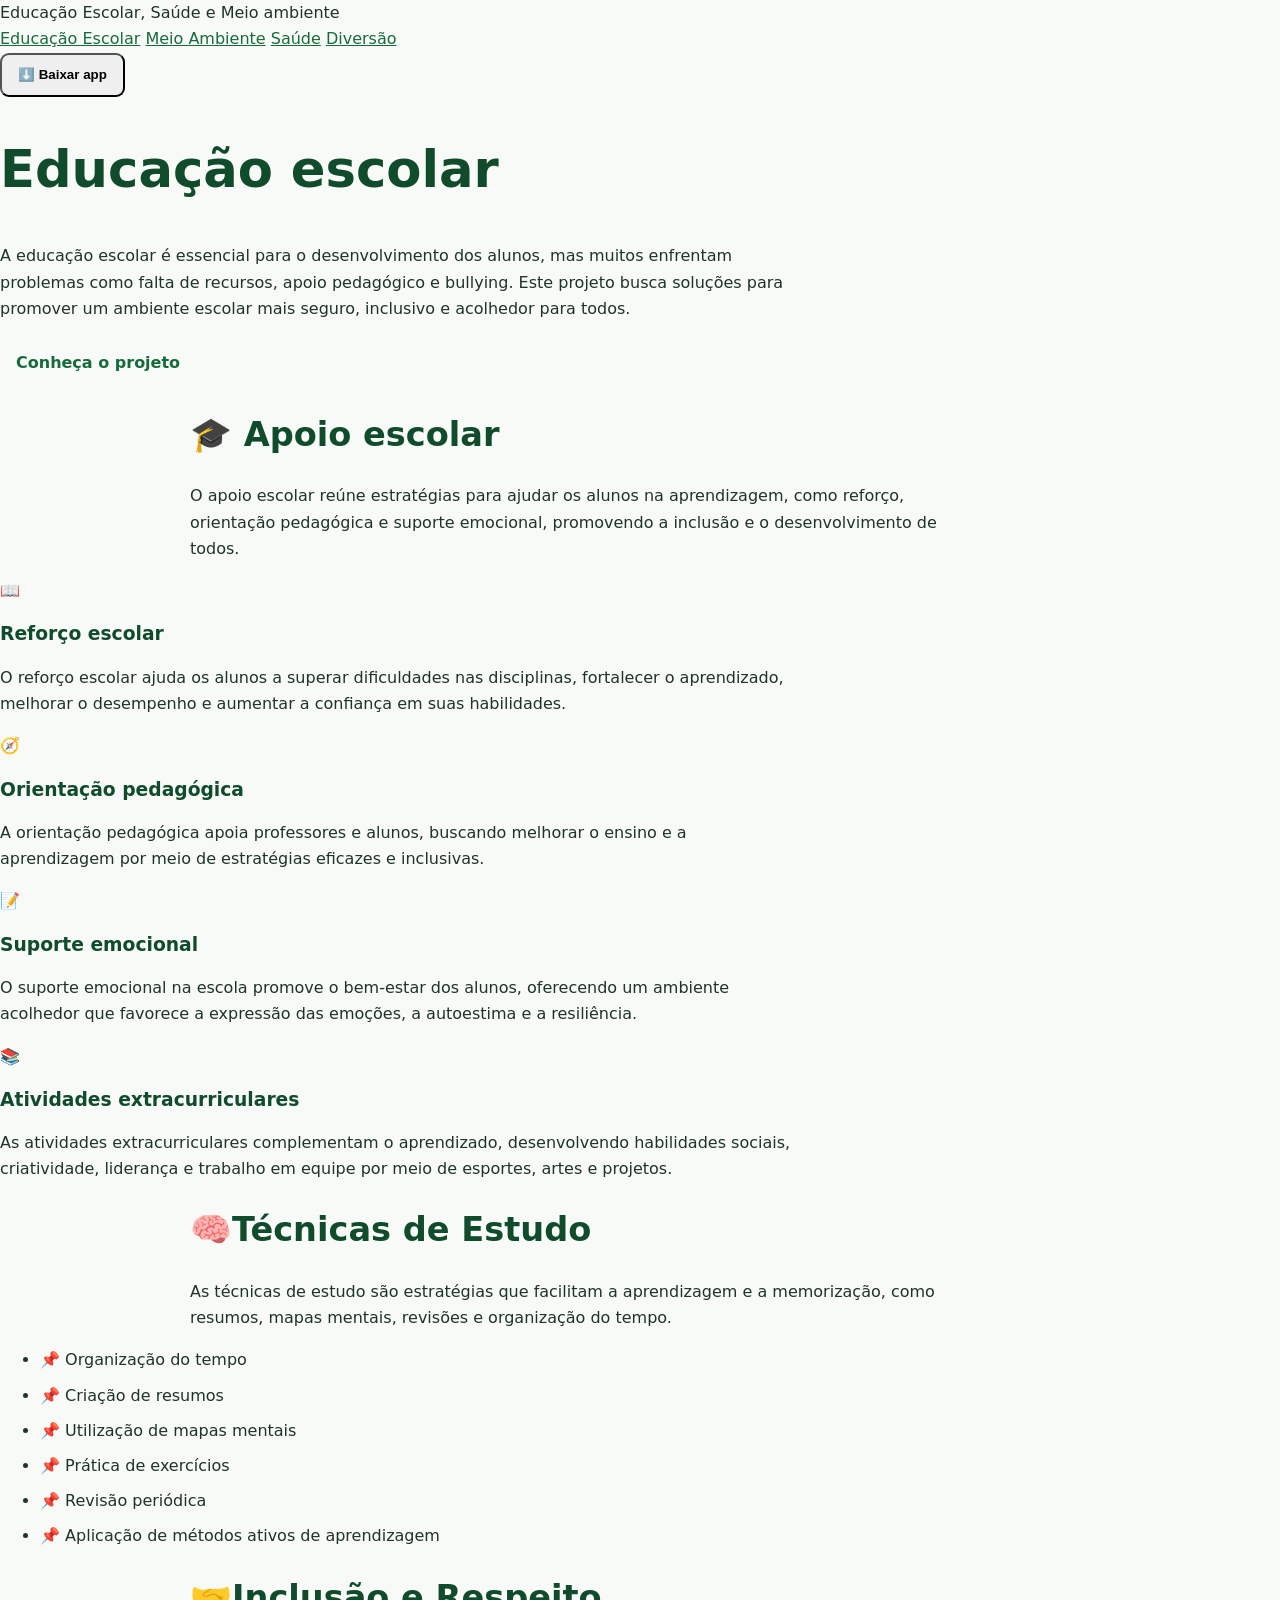
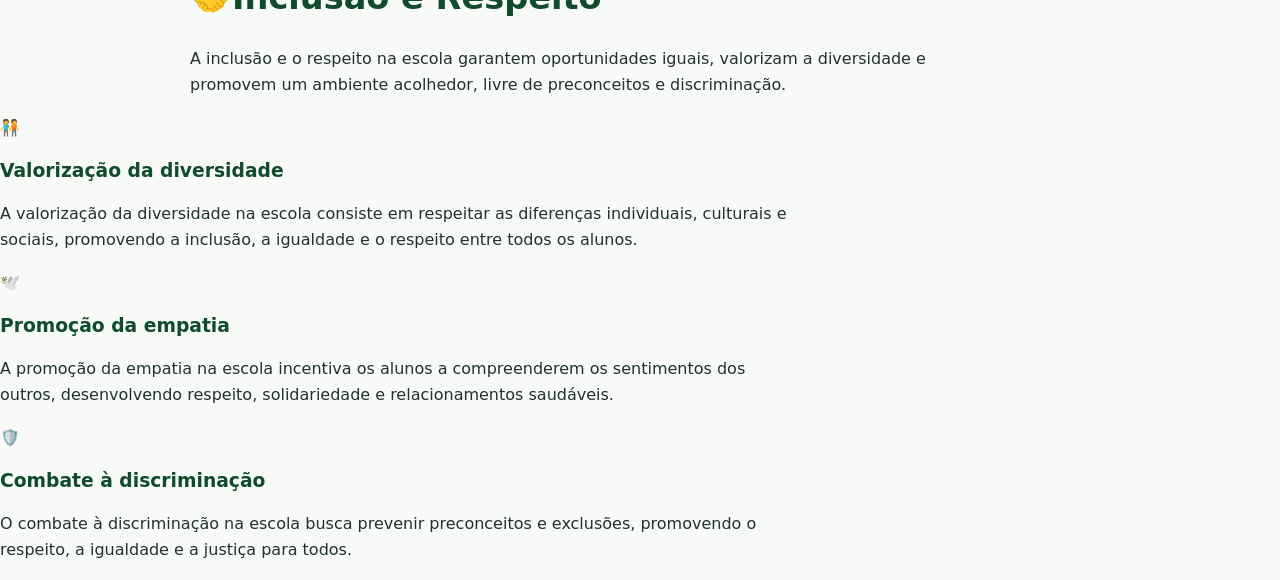
==== index.html @ 80ed4550 "Add files via upload" ====
<!DOCTYPE html>
<html lang="pt-br">
<head>
    <meta charset="UTF-8">
    <meta name="viewport" content="width=device-width, initial-scale=1.0">
    <title>EcoPlay | Educação Escolar, Saúde e Meio Ambiente</title>
    <meta name="theme-color" content="#108616">
    <link rel="stylesheet" href="./style.css">
    <style>
      /* Ajustes somente para telas pequenas; style.css permanece intacto. */
      @media (max-width: 600px) {
        header { padding: 12px 4%; }
        .topo { gap: 12px; }
        .logo { font-size: 21px; line-height: 1.3; overflow-wrap: anywhere; }
        nav { display: flex; flex-wrap: wrap; justify-content: center; gap: 6px; }
        nav a { margin: 3px; font-size: 14px; }
        .install-area { margin-top: 12px; }
        .app { min-height: auto; padding: 42px 5%; }
        .app h1 { font-size: clamp(28px, 8vw, 36px); line-height: 1.2; }
        .app p { font-size: 17px; line-height: 1.55; }
        section { padding: 42px 5%; }
        .titulo { padding: 12px; overflow-wrap: anywhere; }
        .titulo h2 { font-size: clamp(24px, 6.5vw, 30px); line-height: 1.25; }
        .titulo p, .card p { font-size: 16px; line-height: 1.55; }
        .cards { grid-template-columns: minmax(0, 1fr); gap: 16px; }
        .card { min-width: 0; padding: 20px; overflow-wrap: anywhere; }
        .tecnica li { overflow-wrap: anywhere; }
      }
    </style>
    <link rel="manifest" href="manifest.json">
<link rel="stylesheet" href="ajustes.css">
</head>
<body>
<a class="ecoplay-skip-link" href="#conteudo-principal">Pular para o conteúdo</a>
    <header>
            <div class="topo">
              <div class="logo">Educação Escolar, Saúde e Meio ambiente</div>
            
            <nav>
                <a href="index.html">Educação Escolar</a>
                <a href="meio_ambiente.html">Meio Ambiente</a>
                <a href="saude.html">Saúde</a>
                <a href="diversao.html">Diversão</a>
            </nav>
    </div>
            <div class="install-area">
                <button class="install-button" id="installAppButton" type="button">⬇️ Baixar app</button>
                <p class="install-message" id="installAppMessage" aria-live="polite"></p>
            </div>
   </header>
            <section class="app" id="conteudo-principal">
                <div>
                    <h1>
                    Educação escolar
                   </h1>
                    <p>A educação escolar é essencial para o desenvolvimento dos alunos, mas muitos enfrentam 
                      problemas como falta de recursos, apoio pedagógico e bullying. Este projeto busca soluções
                       para promover um ambiente escolar mais seguro, inclusivo e acolhedor para todos.
                </p>
                <a href="#apoio" class="botao">Conheça o projeto</a>
               </div>
            </section>

            <section id="apoio">
                <div class="titulo">
                    <h2>
                     🎓 Apoio escolar
                   </h2>

                    <p>O apoio escolar reúne estratégias para ajudar os alunos na 
                      aprendizagem, como reforço, orientação pedagógica e suporte 
                      emocional, promovendo a inclusão e o desenvolvimento de todos.
                </p>
               </div>
               <div class="cards">
                <div class="card">
                    <div class="emoji">📖</div>
                    <h3> Reforço escolar</h3>
                    <p>O reforço escolar ajuda os alunos a superar dificuldades nas 
                      disciplinas, fortalecer o aprendizado, melhorar o desempenho e 
                      aumentar a confiança em suas habilidades.</p>
                </div>
                <div class="card">
                    <div class="emoji">🧭</div>
                    <h3>Orientação pedagógica</h3>
                    <p>A orientação pedagógica apoia professores e alunos, buscando melhorar o ensino e a aprendizagem por meio de estratégias eficazes e inclusivas.</p>
                </div>
                <div class="card">
                    <div class="emoji">📝</div>
                    <h3> Suporte emocional</h3>
                    <p>O suporte emocional na escola promove o bem-estar dos alunos, oferecendo um ambiente acolhedor que favorece a expressão das emoções, a autoestima e a resiliência.</p>
                </div>
                <div class="card">
                    <div class="emoji">📚</div>
                    <h3>Atividades extracurriculares</h3>
                    <p>As atividades extracurriculares complementam o aprendizado, desenvolvendo habilidades sociais, criatividade, liderança e trabalho em equipe por meio de esportes, artes e projetos.</p>
                </div>
               </div>
            </section>
            <section id="estudo">
              <div class="titulo">
                <h2>🧠Técnicas de Estudo</h2>
                <p>As técnicas de estudo são estratégias que facilitam a aprendizagem e a memorização, como resumos, mapas mentais, revisões e organização do tempo.</p>
              </div>
              <ul class="tecnica">
                <div class="tecnica">
                  <li>📌 Organização do tempo</li>
                </div>
                <div class="tecnica">
                  <li>📌 Criação de resumos</li>
                </div>
                <div class="tecnica">
                  <li>📌 Utilização de mapas mentais</li>
                </div>
                <div class="tecnica">
                  <li>📌 Prática de exercícios</li>
                </div>
                <div class="tecnica">
                  <li>📌 Revisão periódica</li>
                </div>
                <div class="tecnica">
                  <li>📌 Aplicação de métodos ativos de aprendizagem</li>
                </div>
              </ul>
            </section>
            <section id="motivacao">
              <div class="titulo">
                <h2>🤝Inclusão e Respeito</h2>
                <p>A inclusão e o respeito na escola garantem oportunidades iguais, valorizam a diversidade e promovem um ambiente acolhedor, livre de preconceitos e discriminação.</p>
              </div>
              <div class="cards">
                <div class="card">
                    <div class="emoji">🧑‍🤝‍🧑</div>
                  <h3>Valorização da diversidade</h3>
                  <p>A valorização da diversidade na escola consiste em respeitar as diferenças individuais, culturais e sociais, promovendo a inclusão, a igualdade e o respeito entre todos os alunos.</p>
                </div>
                <div class="card">
                    <div class="emoji">🕊️</div>
                  <h3>Promoção da empatia</h3>
                  <p>A promoção da empatia na escola incentiva os alunos a compreenderem os sentimentos dos outros, desenvolvendo respeito, solidariedade e relacionamentos saudáveis.</p>
                </div>
                <div class="card">
                    <div class="emoji">🛡️</div>
                  <h3>Combate à discriminação</h3>
                  <p>O combate à discriminação na escola busca prevenir preconceitos e exclusões, promovendo o respeito, a igualdade e a justiça para todos.</p>
                </div>
            </section>
    <script src="./pwa.js" defer></script>
</body>
</html>
---- ajustes.css ----
/* EcoPlay - camada complementar. Mantém style.css original intacto. */
:root{--eco-green:#176b3a;--eco-green-dark:#104b2b;--eco-green-soft:#eaf5ed;--eco-lime:#d8edc7;--eco-text:#20332a;--eco-muted:#5b6b61;--eco-border:#d9e5dc;--eco-white:#fff;--eco-shadow:0 8px 28px rgba(18,68,39,.08)}
*{box-sizing:border-box}html{scroll-behavior:smooth;scroll-padding-top:1rem}body{margin:0;color:var(--eco-text);background:#f7faf7;font-family:system-ui,-apple-system,BlinkMacSystemFont,"Segoe UI",Arial,sans-serif;line-height:1.65;overflow-wrap:anywhere}img,canvas,video{max-width:100%}a{color:var(--eco-green)}a:focus-visible,button:focus-visible,input:focus-visible,select:focus-visible,textarea:focus-visible{outline:3px solid #d4a900;outline-offset:3px}button,a{touch-action:manipulation}button{cursor:pointer;min-height:42px}p{max-width:78ch}h1,h2,h3{line-height:1.2;color:var(--eco-green-dark);text-wrap:balance}h1{font-size:clamp(2rem,5vw,3.2rem)}h2{font-size:clamp(1.5rem,3.2vw,2.1rem)}.ecoplay-skip-link{position:absolute;top:-100px;left:1rem;z-index:1000;background:white;padding:.75rem 1rem;border-radius:.5rem}.ecoplay-skip-link:focus{top:1rem}.ecoplay-site-header{position:relative;z-index:20;display:flex;align-items:center;justify-content:space-between;gap:1rem;flex-wrap:wrap;padding:14px clamp(16px,4vw,56px);background:#fff;border-bottom:1px solid var(--eco-border);box-shadow:0 3px 16px #103b2010}.ecoplay-brand{display:flex;align-items:center;gap:.7rem;text-decoration:none;color:var(--eco-green-dark);min-width:200px}.ecoplay-brand-mark{display:grid;place-items:center;width:46px;height:46px;border-radius:14px;background:var(--eco-green);color:white;font-weight:800;font-size:1.1rem}.ecoplay-brand strong,.ecoplay-brand small{display:block}.ecoplay-brand small{font-size:.72rem;color:var(--eco-muted);line-height:1.3}.ecoplay-nav{display:flex;align-items:center;justify-content:center;gap:.3rem;flex-wrap:wrap}.ecoplay-nav a{display:inline-flex;align-items:center;min-height:42px;padding:.55rem .8rem;border-radius:9px;text-decoration:none;color:#294638;font-size:.93rem;font-weight:650}.ecoplay-nav a:hover,.ecoplay-nav a:focus-visible{background:var(--eco-green-soft);color:var(--eco-green-dark)}.ecoplay-install{border:0;border-radius:9px;background:var(--eco-green);color:#fff;padding:.7rem 1rem;font-weight:700}.ecoplay-install:hover{background:var(--eco-green-dark)}.ecoplay-install-message{width:100%;margin:0;text-align:right;color:var(--eco-muted);font-size:.85rem}.ecoplay-page{width:min(1120px,100% - 32px);margin:0 auto}.ecoplay-hero{margin:28px 0 36px;padding:clamp(26px,6vw,64px);border-radius:24px;background:linear-gradient(120deg,#eaf5ed,#f9fcf7);border:1px solid #d7e9da}.ecoplay-hero p{font-size:1.08rem}.ecoplay-eyebrow{text-transform:uppercase;letter-spacing:.09em;font-weight:800;font-size:.76rem!important;color:var(--eco-green);margin-bottom:.6rem}.ecoplay-button{display:inline-flex;align-items:center;justify-content:center;min-height:46px;padding:.75rem 1.1rem;border-radius:10px;background:var(--eco-green);color:#fff;text-decoration:none;font-weight:750;border:0}.ecoplay-button:hover{background:var(--eco-green-dark)}.ecoplay-button-secondary{background:white;color:var(--eco-green);border:1px solid var(--eco-green)}.ecoplay-section{padding:18px 0 42px}.ecoplay-section-heading{margin-bottom:20px}.ecoplay-cards{display:grid;grid-template-columns:repeat(3,minmax(0,1fr));gap:18px}.ecoplay-card{padding:22px;background:#fff;border:1px solid var(--eco-border);border-radius:16px;box-shadow:var(--eco-shadow);min-width:0}.ecoplay-card h3{margin:.5rem 0}.ecoplay-card p{margin-bottom:0;color:#43564a}.ecoplay-card-icon{font-size:1.8rem}.ecoplay-callout{margin:12px 0 42px;padding:26px;border-radius:16px;background:#eaf5ed;border:1px solid #d6e8d8}.ecoplay-footer{display:flex;justify-content:space-between;align-items:center;gap:1rem;flex-wrap:wrap;padding:22px clamp(16px,4vw,56px);background:#123f28;color:#fff}.ecoplay-footer p{margin:0}.ecoplay-footer a{color:#fff}.ecoplay-site-header+.ecoplay-page{padding-top:10px}
/* Compatibilidade com as classes já usadas no projeto */
header:not(.ecoplay-site-header){position:relative;z-index:5}nav a{transition:background-color .15s ease,color .15s ease}section{min-width:0} .cards{grid-template-columns:repeat(auto-fit,minmax(min(100%,240px),1fr));gap:18px}.card{min-width:0;overflow-wrap:anywhere}.titulo{max-width:900px;margin-inline:auto}.botao,.install-button{display:inline-flex;align-items:center;justify-content:center;min-height:44px;padding:.7rem 1rem;border-radius:9px;font-weight:700;text-decoration:none;touch-action:manipulation}.tecnica{padding-left:1.25rem}.tecnica li{margin:.55rem 0}.quiz-card fieldset{min-width:0;border:1px solid var(--eco-border);border-radius:12px;padding:14px;margin:12px 0}.quiz-card label{display:block;text-align:left;padding:7px 2px}.quiz-card input{margin-right:.5rem;accent-color:var(--eco-green)}
/* Jogos: manter a mecânica original e melhorar a apresentação em telas estreitas */
#app{width:min(100% - 24px,900px)!important;margin-inline:auto}#app h1{font-size:clamp(1.8rem,5vw,2.7rem)}#menu,.panel{max-width:100%;overflow-wrap:anywhere}canvas{height:auto;max-width:100%;touch-action:manipulation}#controles button{min-width:48px;min-height:48px}#opcoes button,#alternativas button{min-height:44px;max-width:100%;white-space:normal;overflow-wrap:anywhere}.acoes{flex-wrap:wrap}.painel,.mapa,.status{max-width:100%}fieldset{min-width:0}body:has(#app){display:block;padding:12px 0!important}body:has(#app) #app{padding-top:8px}body:has(#app) .ecoplay-site-header{margin:-12px 0 18px}body:has(#app) #menu,body:has(#app) .panel{background:#fff;color:var(--eco-text);border:1px solid var(--eco-border);box-shadow:var(--eco-shadow)}body:has(#app) #menu p{color:var(--eco-text)}body:has(#app) #placar{background:var(--eco-green-dark);color:white}body:has(#app) button{background:var(--eco-green);color:white}body:has(#app) button:hover{background:var(--eco-green-dark)}body:has(#app) #controles button{background:#eaf5ed;color:var(--eco-green-dark)}body:has(#app) #jogo{border-color:#fff;border-radius:12px}
@media(max-width:800px){.ecoplay-site-header{align-items:flex-start}.ecoplay-nav{order:3;width:100%;justify-content:flex-start}.ecoplay-nav a{padding:.45rem .6rem}.ecoplay-install{margin-left:auto}.ecoplay-cards{grid-template-columns:repeat(2,minmax(0,1fr))}.ecoplay-install-message{text-align:left}}
@media(max-width:560px){body{font-size:16px}.ecoplay-site-header{padding:12px;gap:.65rem}.ecoplay-brand{min-width:0}.ecoplay-brand small{max-width:190px}.ecoplay-nav{display:grid;grid-template-columns:repeat(2,minmax(0,1fr));gap:5px}.ecoplay-nav a{justify-content:center;background:#f2f7f3;border:1px solid #e1ebe3;font-size:.88rem}.ecoplay-install{width:100%;margin:0}.ecoplay-install-message{width:100%}.ecoplay-page{width:calc(100% - 24px)}.ecoplay-hero{margin:16px 0 24px;padding:24px 18px;border-radius:16px}.ecoplay-cards{grid-template-columns:minmax(0,1fr);gap:12px}.ecoplay-card{padding:18px}.ecoplay-callout{padding:20px}.ecoplay-footer{align-items:flex-start;flex-direction:column}.app{min-height:auto!important;padding:36px 5%!important}.app h1{font-size:clamp(1.8rem,8vw,2.3rem)!important;line-height:1.18}.app p,.titulo p,.card p{font-size:1rem;line-height:1.65}.cards{grid-template-columns:minmax(0,1fr)!important}.card{padding:18px!important}.titulo h2{font-size:clamp(1.4rem,6vw,1.8rem)!important}#app{width:calc(100% - 16px)!important}#menu,.panel{padding:18px 12px!important}#placar{gap:8px;justify-content:center}#controles{grid-template-columns:repeat(3,minmax(48px,60px))!important}#controles button{width:100%!important;height:52px!important;padding:6px!important}#jogo{width:100%;height:auto}body:has(#app){padding:8px 0!important}body:has(#app) .ecoplay-site-header{margin:-8px 0 16px}}
@media(prefers-reduced-motion:reduce){*,*::before,*::after{scroll-behavior:auto!important;animation-duration:.01ms!important;animation-iteration-count:1!important;transition-duration:.01ms!important}}
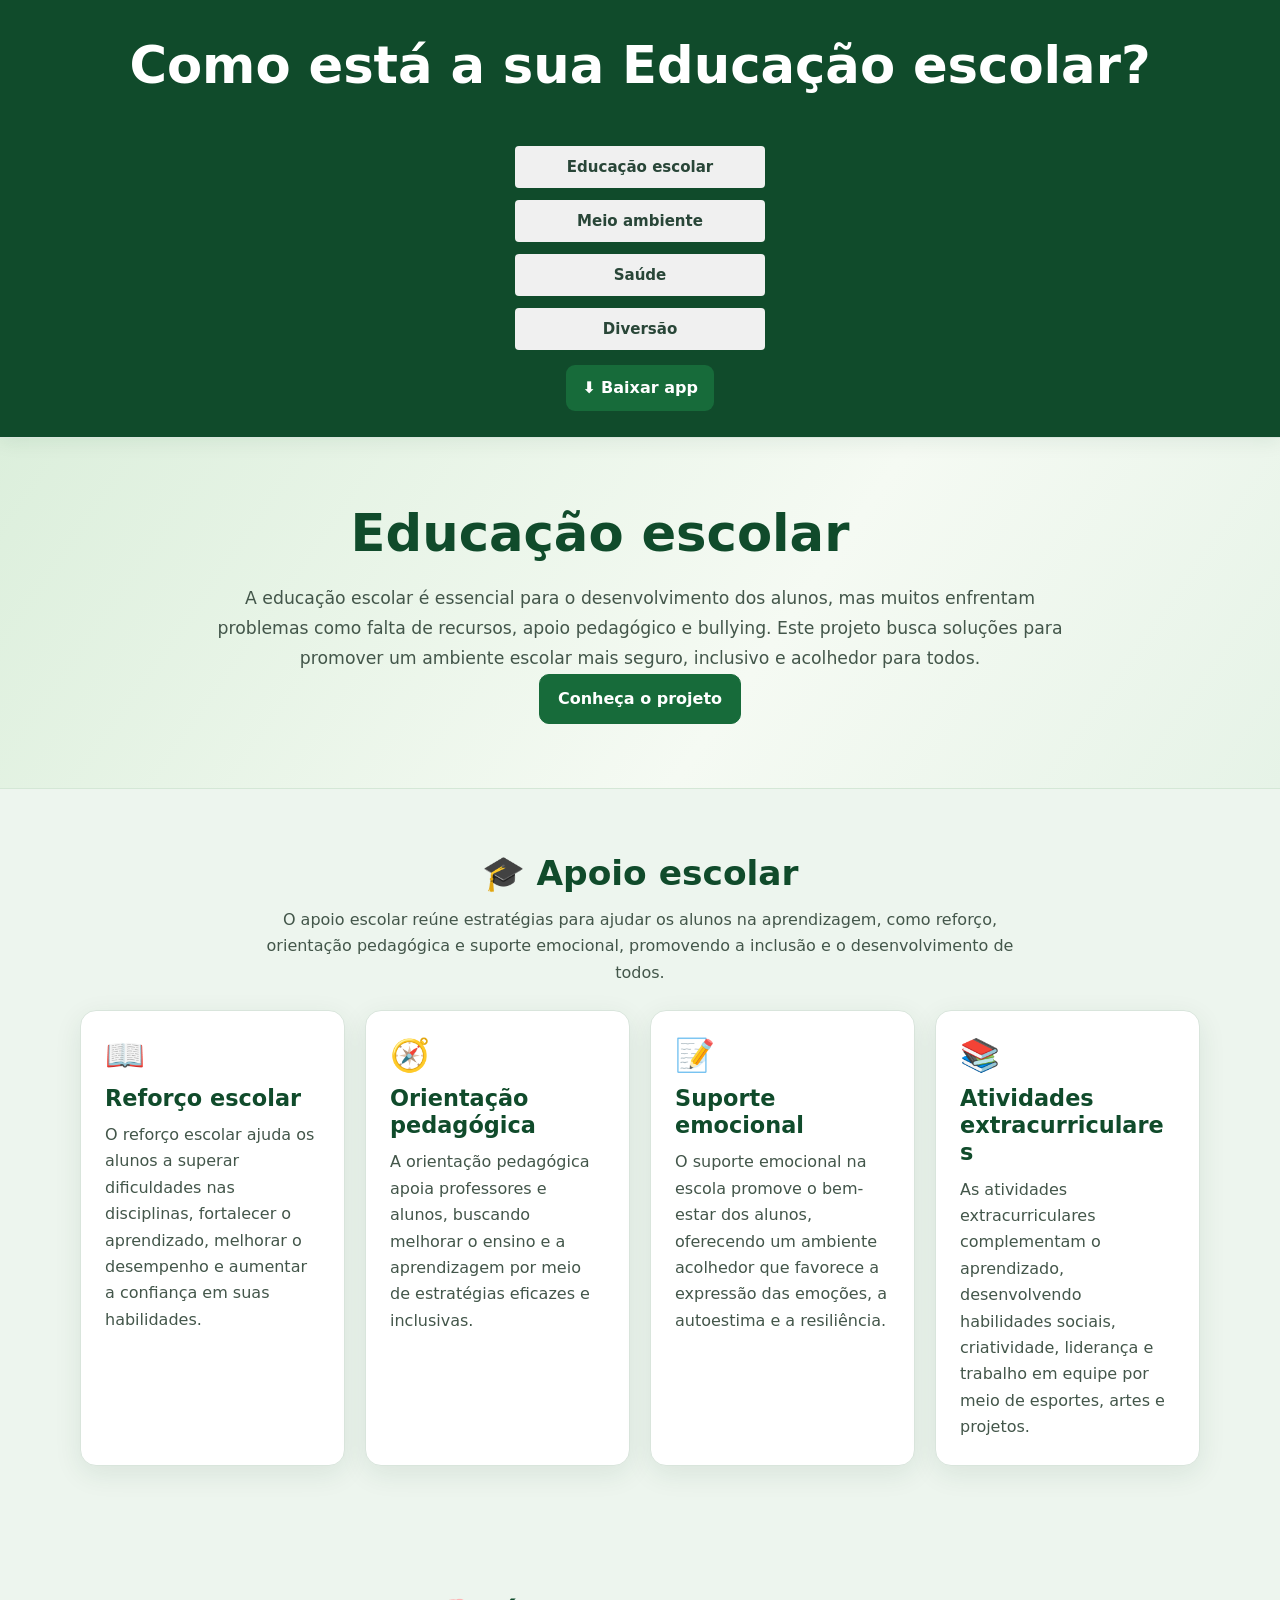
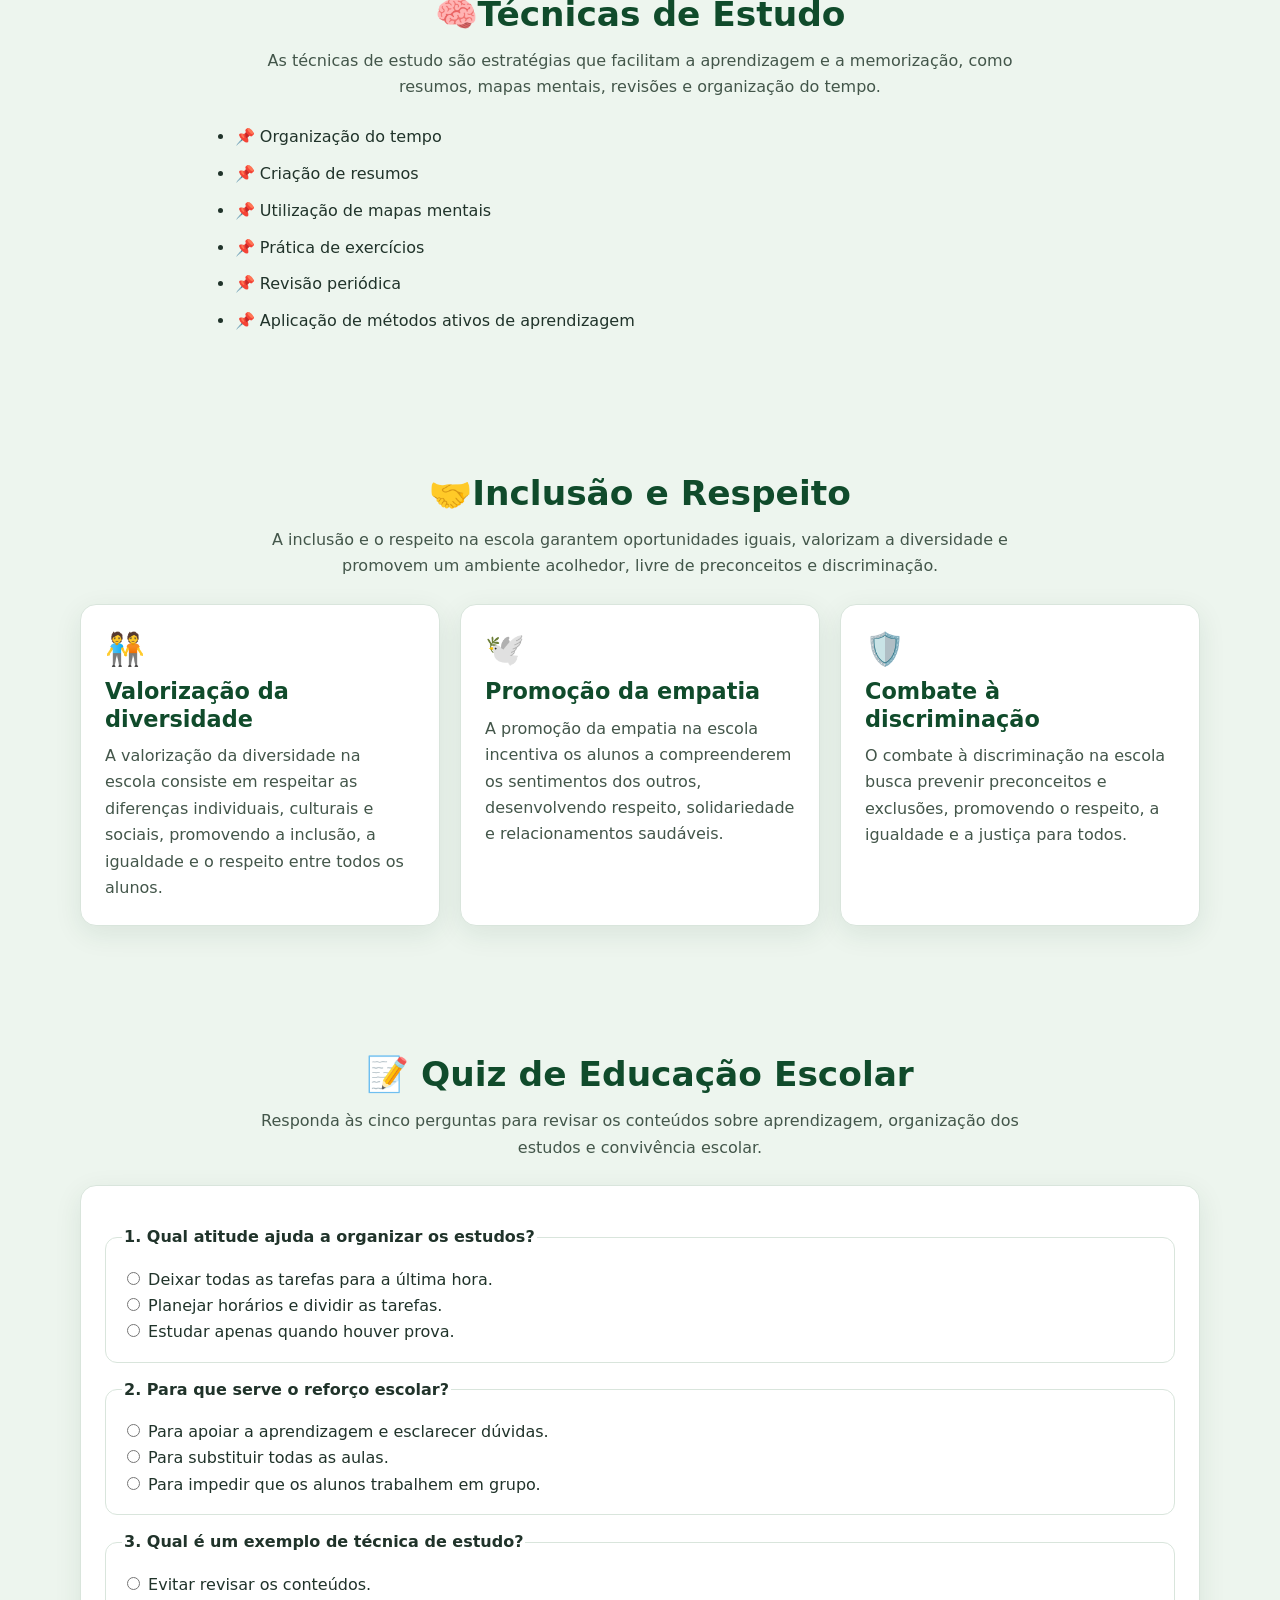
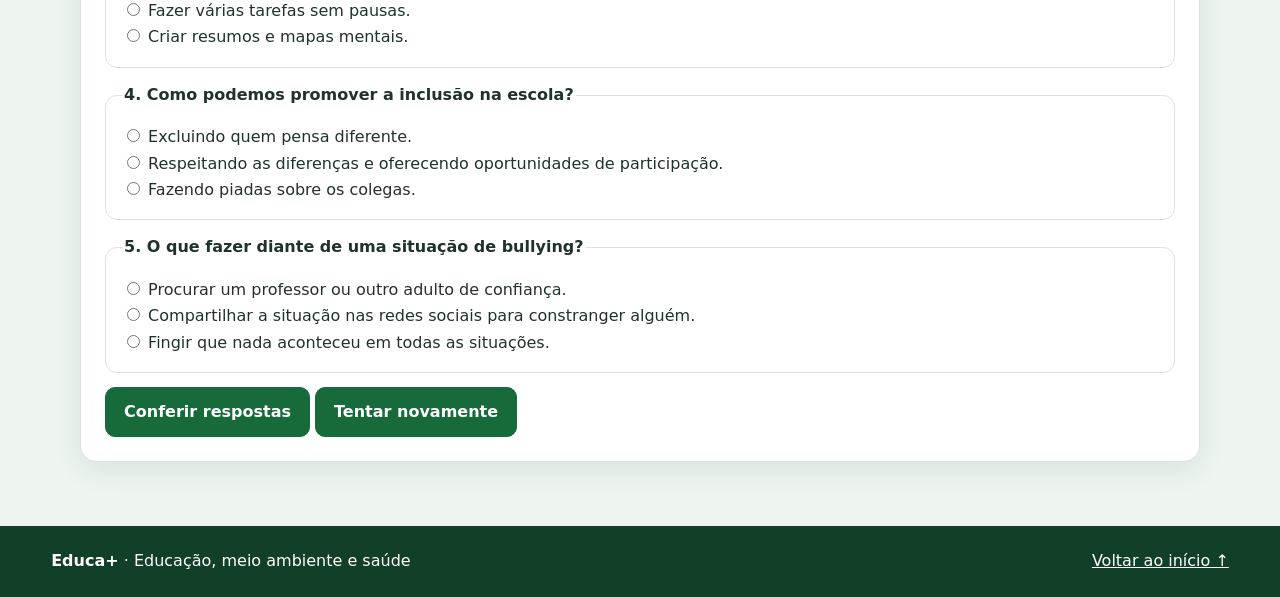
==== commit f23e05c7: "Add files via upload" ====
--- a/index.html
+++ b/index.html
@@ -3,9 +3,9 @@
 <head>
     <meta charset="UTF-8">
     <meta name="viewport" content="width=device-width, initial-scale=1.0">
-    <title>EcoPlay | Educação Escolar, Saúde e Meio Ambiente</title>
+    <title>Educa+| Educação Escolar, Saúde e Meio Ambiente</title>
     <meta name="theme-color" content="#108616">
-    <link rel="stylesheet" href="./style.css">
+  <link rel="stylesheet" href="style.css">
     <style>
       /* Ajustes somente para telas pequenas; style.css permanece intacto. */
       @media (max-width: 600px) {
@@ -28,28 +28,25 @@
       }
     </style>
     <link rel="manifest" href="manifest.json">
-<link rel="stylesheet" href="ajustes.css">
 </head>
 <body>
 <a class="ecoplay-skip-link" href="#conteudo-principal">Pular para o conteúdo</a>
-    <header>
-            <div class="topo">
-              <div class="logo">Educação Escolar, Saúde e Meio ambiente</div>
-            
-            <nav>
-                <a href="index.html">Educação Escolar</a>
-                <a href="meio_ambiente.html">Meio Ambiente</a>
-                <a href="saude.html">Saúde</a>
-                <a href="diversao.html">Diversão</a>
-            </nav>
-    </div>
-            <div class="install-area">
+      <header>
+    <h1>Como está a sua Educação escolar?</h1>
+    
+    <nav>
+        <a href="index.html">Educação escolar</a>
+        <a href="meio_ambiente.html">Meio ambiente</a>
+        <a href="saude.html">Saúde</a>
+        <a href="diversao.html">Diversão</a>
+    </nav>
+        <div class="install-area">
                 <button class="install-button" id="installAppButton" type="button">⬇️ Baixar app</button>
                 <p class="install-message" id="installAppMessage" aria-live="polite"></p>
             </div>
-   </header>
+      </header>
             <section class="app" id="conteudo-principal">
-                <div>
+                <div class="titulo">
                     <h1>
                     Educação escolar
                    </h1>
@@ -145,6 +142,128 @@
                   <p>O combate à discriminação na escola busca prevenir preconceitos e exclusões, promovendo o respeito, a igualdade e a justiça para todos.</p>
                 </div>
             </section>
+
+            <section id="quiz-educacao">
+              <div class="titulo">
+                <h2>📝 Quiz de Educação Escolar</h2>
+                <p>Responda às cinco perguntas para revisar os conteúdos sobre aprendizagem, organização dos estudos e convivência escolar.</p>
+              </div>
+
+              <form id="educationQuiz" class="card">
+                <fieldset>
+                  <legend><strong>1. Qual atitude ajuda a organizar os estudos?</strong></legend>
+                  <label><input type="radio" name="q1" value="a"> Deixar todas as tarefas para a última hora.</label><br>
+                  <label><input type="radio" name="q1" value="b"> Planejar horários e dividir as tarefas.</label><br>
+                  <label><input type="radio" name="q1" value="c"> Estudar apenas quando houver prova.</label>
+                </fieldset>
+
+                <fieldset>
+                  <legend><strong>2. Para que serve o reforço escolar?</strong></legend>
+                  <label><input type="radio" name="q2" value="a"> Para apoiar a aprendizagem e esclarecer dúvidas.</label><br>
+                  <label><input type="radio" name="q2" value="b"> Para substituir todas as aulas.</label><br>
+                  <label><input type="radio" name="q2" value="c"> Para impedir que os alunos trabalhem em grupo.</label>
+                </fieldset>
+
+                <fieldset>
+                  <legend><strong>3. Qual é um exemplo de técnica de estudo?</strong></legend>
+                  <label><input type="radio" name="q3" value="a"> Evitar revisar os conteúdos.</label><br>
+                  <label><input type="radio" name="q3" value="b"> Fazer várias tarefas sem pausas.</label><br>
+                  <label><input type="radio" name="q3" value="c"> Criar resumos e mapas mentais.</label>
+                </fieldset>
+
+                <fieldset>
+                  <legend><strong>4. Como podemos promover a inclusão na escola?</strong></legend>
+                  <label><input type="radio" name="q4" value="a"> Excluindo quem pensa diferente.</label><br>
+                  <label><input type="radio" name="q4" value="b"> Respeitando as diferenças e oferecendo oportunidades de participação.</label><br>
+                  <label><input type="radio" name="q4" value="c"> Fazendo piadas sobre os colegas.</label>
+                </fieldset>
+
+                <fieldset>
+                  <legend><strong>5. O que fazer diante de uma situação de bullying?</strong></legend>
+                  <label><input type="radio" name="q5" value="a"> Procurar um professor ou outro adulto de confiança.</label><br>
+                  <label><input type="radio" name="q5" value="b"> Compartilhar a situação nas redes sociais para constranger alguém.</label><br>
+                  <label><input type="radio" name="q5" value="c"> Fingir que nada aconteceu em todas as situações.</label>
+                </fieldset>
+
+                <p>
+                  <button class="botao" type="submit">Conferir respostas</button>
+                  <button class="botao" type="reset">Tentar novamente</button>
+                </p>
+                <p id="educationQuizResult" role="status" aria-live="polite"></p>
+                <div id="educationQuizFeedback" hidden></div>
+              </form>
+            </section>
+
+
+              <footer class="ecoplay-footer">
+  <p><strong>Educa+</strong> · Educação, meio ambiente e saúde</p>
+  <a href="#conteudo-principal">Voltar ao início ↑</a>
+</footer>
+
+    <script>
+    (function () {
+      const form = document.getElementById('educationQuiz');
+      const result = document.getElementById('educationQuizResult');
+      const feedback = document.getElementById('educationQuizFeedback');
+      if (!form || !result || !feedback) return;
+
+      const answers = { q1: 'b', q2: 'a', q3: 'c', q4: 'b', q5: 'a' };
+      const explanations = [
+        'Planejar horários e dividir tarefas torna os estudos mais organizados.',
+        'O reforço escolar ajuda a esclarecer dúvidas e fortalecer a aprendizagem.',
+        'Resumos e mapas mentais ajudam a organizar e revisar informações.',
+        'A inclusão envolve respeito às diferenças e participação de todos.',
+        'Procurar um adulto de confiança ajuda a obter apoio para lidar com o bullying.'
+      ];
+
+      form.addEventListener('submit', function (event) {
+        event.preventDefault();
+        let score = 0;
+        let unanswered = false;
+
+        Object.keys(answers).forEach(function (key) {
+          const selected = form.querySelector('input[name="' + key + '"]:checked');
+          if (!selected) unanswered = true;
+          else if (selected.value === answers[key]) score++;
+        });
+
+        if (unanswered) {
+          result.textContent = 'Responda às cinco perguntas antes de conferir o resultado.';
+          feedback.hidden = true;
+          feedback.textContent = '';
+          return;
+        }
+
+        result.textContent = 'Resultado: ' + score + ' de 5 respostas corretas.';
+        feedback.hidden = false;
+        const list = document.createElement('ol');
+        explanations.forEach(function (explanation) {
+          const item = document.createElement('li');
+          item.textContent = explanation;
+          list.appendChild(item);
+        });
+
+        feedback.replaceChildren();
+        const heading = document.createElement('h3');
+        heading.textContent = 'Revisão das respostas';
+        const message = document.createElement('p');
+        message.textContent = score === 5
+          ? 'Excelente! Você demonstrou que compreendeu os temas.'
+          : score >= 3
+            ? 'Bom trabalho! Leia as explicações e tente novamente se quiser.'
+            : 'Continue estudando os conteúdos da página e tente novamente.';
+        feedback.append(heading, list, message);
+      });
+
+      form.addEventListener('reset', function () {
+        result.textContent = '';
+        feedback.hidden = true;
+        feedback.textContent = '';
+      });
+    })();
+    </script>
+
+
     <script src="./pwa.js" defer></script>
 </body>
 </html>
--- a/style.css
+++ b/style.css
@@ -0,0 +1,341 @@
+/* EcoPlay — folha principal de estilos
+   Base visual institucional verde e branco, compatível com as classes originais. */
+:root {
+  color-scheme: light;
+  --eco-green: #176b3a;
+  --eco-green-dark: #104b2b;
+  --eco-green-deep: #0b3d25;
+  --eco-green-soft: #eaf5ed;
+  --eco-lime: #d8edc7;
+  --eco-text: #20332a;
+  --eco-muted: #5b6b61;
+  --eco-border: #d9e5dc;
+  --eco-white: #ffffff;
+  --eco-shadow: 0 8px 28px rgba(18, 68, 39, .09);
+}
+* { box-sizing: border-box; }
+html { scroll-behavior: smooth; scroll-padding-top: 1rem; }
+body {
+  margin: 0;
+  color: var(--eco-text);
+  background: #edf5ee;
+  font-family: system-ui, -apple-system, BlinkMacSystemFont, "Segoe UI", Arial, sans-serif;
+  font-size: 16px;
+  line-height: 1.65;
+  overflow-wrap: anywhere;
+}
+img, canvas, video, iframe { max-width: 100%; }
+a { color: var(--eco-green); }
+a:focus-visible, button:focus-visible, input:focus-visible,
+select:focus-visible, textarea:focus-visible {
+  outline: 3px solid #d4a900;
+  outline-offset: 3px;
+}
+a, button { touch-action: manipulation; }
+button { cursor: pointer; font: inherit; }
+p { max-width: 78ch; }
+h1, h2, h3, h4 { color: var(--eco-green-dark); line-height: 1.22; text-wrap: balance; }
+h1 { font-size: clamp(2rem, 5vw, 3.2rem); text-align: center; align-items: center;}
+h2 { font-size: clamp(1.5rem, 3.2vw, 2.15rem); }
+h3 { font-size: clamp(1.12rem, 2.5vw, 1.4rem); }
+header {
+  position: relative;
+  z-index: 10px;
+  background: #104b2b;
+  border-bottom: 1px solid var(--eco-border);
+  box-shadow: 0 4px 18px rgba(16, 75, 43, .08);
+    display: flex;
+    flex-direction: column; /* Alinha os elementos em coluna (um embaixo do outro) */
+    align-items: center;    /* Centraliza os elementos horizontalmente (opcional) */
+    gap: 15px;               /* Cria um espaço vertical entre o título e os links */
+         }      
+header h1{
+  color: white;
+}/* Configuração do Header (Garante o título no topo) */
+
+/* NOVO: Configuração dos links (Evita a desorganização) */
+header nav {
+    display: flex;
+    flex-wrap: wrap;       /* Se faltar espaço, os links passam para baixo com elegância */
+    justify-content: center; /* Centraliza os links na linha */
+    gap: 15px;             /* Cria um espaçamento fixo e idêntico entre cada link */
+}
+header nav {
+        flex-direction: column; /* Transforma os links em uma lista vertical */
+        align-items: center;    /* Centraliza todos os links na tela */
+        gap: 12px;              /* Diminui um pouco o espaço para caber melhor */
+        width: 100%;            /* Faz o menu ocupar toda a largura disponível */
+    }
+    header nav a {
+        padding: 8px 16px;      /* Aumenta a área do link para ficar fácil de tocar com o dedo */
+        text-align: center;
+        width: 100%;            /* Opcional: faz cada link virar um "botão" largo */
+        max-width: 250px;       /* Limita a largura do botão para não ficar gigante */
+        background-color: #f0f0f0; /* Opcional: um fundo leve para parecer um botão móvel */
+        border-radius: 4px;     /* Opcional: bordinhas arredondadas */
+    }
+/* --- CONFIGURAÇÃO EXCLUSIVA PARA CELULAR (Telas de até 768px) --- */
+@media (max-width: 768px) {
+    header nav {
+        flex-direction: column; /* Transforma os links em uma lista vertical */
+        align-items: center;    /* Centraliza todos os links na tela */
+        gap: 12px;              /* Diminui um pouco o espaço para caber melhor */
+        width: 100%;            /* Faz o menu ocupar toda a largura disponível */
+    }
+    header nav a {
+        padding: 8px 16px;      /* Aumenta a área do link para ficar fácil de tocar com o dedo */
+        text-align: center;
+        width: 100%;            /* Opcional: faz cada link virar um "botão" largo */
+        max-width: 250px;       /* Limita a largura do botão para não ficar gigante */
+        background-color: #f0f0f0; /* Opcional: um fundo leve para parecer um botão móvel */
+        border-radius: 4px;     /* Opcional: bordinhas arredondadas */
+    }
+}
+.topo {
+  width: min(1200px, calc(100% - 32px));
+  margin: 0 auto;
+  padding: 16px 0;
+  display: flex;
+  align-items: center;
+  justify-content: space-between;
+  gap: 18px;
+  flex-wrap: wrap;
+  text-align: center;
+}
+.logo {
+  color: var(--eco-green-dark);
+  font-weight: 800;
+  font-size: clamp(1.05rem, 2vw, 1.45rem);
+  line-height: 1.25;
+  max-width: 360px;
+}
+nav { display: flex; align-items: center; justify-content: center; flex-wrap: wrap; gap: 6px; }
+nav a {
+  display: inline-flex;
+  align-items: center;
+  justify-content: center;
+  min-height: 42px;
+  padding: 8px 12px;
+  border-radius: 9px;
+  text-decoration: none;
+  color: #294638;
+  font-size: .94rem;
+  font-weight: 700;
+  transition: background-color .15s ease, color .15s ease;
+}
+nav a:hover, nav a:focus-visible { background: var(--eco-green-soft); color: var(--eco-green-dark);}
+.install-area {
+  width: min(1200px, calc(100% - 32px));
+  margin: 0 auto;
+  padding: 0 0 14px;
+  display: flex;
+  align-items: center;
+  justify-content: flex-end;
+  gap: 12px;
+  flex-wrap: wrap;
+  flex-direction: column;
+}
+.install-button, .ecoplay-install {
+  display: inline-flex;
+  align-items: center;
+  justify-content: center;
+  min-height: 44px;
+  padding: 10px 16px;
+  border: 0;
+  border-radius: 9px;
+  background: var(--eco-green);
+  color: #fff;
+  font-weight: 750;
+}
+.install-button:hover, .ecoplay-install:hover { background: var(--eco-green-dark); }
+.install-message, .ecoplay-install-message { margin: 0; color: var(--eco-muted); font-size: .88rem; }
+section {
+  min-width: 0;
+  padding: clamp(32px, 5vw, 64px) max(16px, calc((100% - 1120px) / 2));
+}
+.app {
+  min-height: 350px;
+  display: flex;
+  align-items: center;
+  background: linear-gradient(125deg, #dcefdc 0%, #f5faf3 60%, #e6f3e7 100%);
+  border-bottom: 1px solid #d4e7d6;
+}
+.app > div { width: min(900px, 100%); margin: 0 auto; }
+.app h1 { max-width: 820px; margin: 0 0 18px; }
+.app p { font-size: 1.08rem; line-height: 1.75; margin: 0 0 24px; }
+.titulo {
+  width: min(900px, 100%);
+  margin: 0 auto 24px;
+  text-align: center;
+}
+.titulo h2 { margin: 0 0 12px; }
+.titulo p { margin: 0 auto; color: #43564a; }
+.cards {
+  width: min(1120px, 100%);
+  margin: 0 auto;
+  display: grid;
+  grid-template-columns: repeat(auto-fit, minmax(min(100%, 245px), 1fr));
+  gap: 20px;
+  align-items: stretch;
+}
+.card {
+  min-width: 0;
+  padding: 24px;
+  background: #fff;
+  border: 1px solid var(--eco-border);
+  border-radius: 16px;
+  box-shadow: var(--eco-shadow);
+  overflow-wrap: anywhere;
+}
+.card h3 { margin: 8px 0 10px; }
+.card p { margin: 0; color: #43564a; }
+.emoji { font-size: 2rem; line-height: 1.3; }
+.botao {
+  display: inline-flex;
+  align-items: center;
+  justify-content: center;
+  min-height: 46px;
+  padding: 11px 18px;
+  border: 1px solid var(--eco-green);
+  border-radius: 10px;
+  background: var(--eco-green);
+  color: #fff;
+  text-decoration: none;
+  font-weight: 750;
+  gap: 15px;
+  flex-direction: column;
+}
+a.botao {
+  display: inline-flex;
+  align-items: center;
+  justify-content: center;
+  min-height: 46px;
+  padding: 11px 18px;
+  border: 1px solid var(--eco-green);
+  border-radius: 10px;
+  background: var(--eco-green);
+  color: #fff;
+  text-decoration: none;
+  font-weight: 750;
+  text-align: center;
+  gap: 15px;
+  flex-direction: column;
+}
+.botao:hover, a.botao:hover { background: var(--eco-green-dark); border-color: var(--eco-green-dark);}
+.tecnica { width: min(900px, 100%); margin: 0 auto; padding-left: 1.4rem; }
+.tecnica li { margin: .65rem 0; }
+.destaque, .callout {
+  width: min(1000px, 100%);
+  margin: 18px auto;
+  padding: 22px;
+  background: #e5f3e6;
+  border: 1px solid #d1e6d3;
+  border-radius: 14px;
+}
+.quiz-card fieldset, fieldset {
+  min-width: 0;
+  margin: 14px 0;
+  padding: 16px;
+  border: 1px solid var(--eco-border);
+  border-radius: 12px;
+}
+.quiz-card label { display: block; padding: 7px 2px; }
+.quiz-card input { margin-right: .5rem; accent-color: var(--eco-green); }
+input, select, textarea { max-width: 100%; font: inherit; }
+footer {
+  padding: 24px max(16px, calc((100% - 1120px) / 2));
+  background: var(--eco-green-deep);
+  color: #fff;
+}
+footer a { color: #fff; }
+.ecoplay-skip-link {
+  position: absolute; top: -100px; left: 16px; z-index: 1000;
+  padding: 12px 16px; background: #fff; color: var(--eco-green-dark); border-radius: 8px;
+}
+.ecoplay-skip-link:focus { top: 12px; }
+.ecoplay-site-header {
+  display: flex; align-items: center; justify-content: space-between; flex-wrap: wrap;
+  gap: 16px; padding: 14px clamp(16px, 4vw, 56px);
+  background: #fff; border-bottom: 1px solid var(--eco-border);
+  box-shadow: 0 3px 16px rgba(16, 59, 32, .06);
+}
+.ecoplay-brand { display: flex; align-items: center; gap: 11px; min-width: 0; text-decoration: none; color: var(--eco-green-dark); }
+.ecoplay-brand-mark { display: grid; place-items: center; width: 46px; height: 46px; flex: 0 0 46px; border-radius: 14px; background: var(--eco-green); color: #fff; font-weight: 800; }
+.ecoplay-brand strong, .ecoplay-brand small { display: block; }
+.ecoplay-brand small { font-size: .76rem; color: var(--eco-muted); line-height: 1.35; }
+.ecoplay-nav { display: flex; align-items: center; justify-content: center; flex-wrap: wrap; gap: 4px; }
+.ecoplay-nav a { display: inline-flex; align-items: center; min-height: 42px; padding: 8px 12px; border-radius: 9px; text-decoration: none; color: #294638; font-size: .93rem; font-weight: 700; }
+.ecoplay-nav a:hover { background: var(--eco-green-soft); }
+.ecoplay-page { width: min(1120px, calc(100% - 32px)); margin: 0 auto; }
+.ecoplay-hero { margin: 28px 0 36px; padding: clamp(26px, 6vw, 64px); border-radius: 24px; background: linear-gradient(120deg, #eaf5ed, #f9fcf7); border: 1px solid #d7e9da; }
+.ecoplay-hero p { font-size: 1.08rem; }
+.ecoplay-eyebrow { text-transform: uppercase; letter-spacing: .09em; font-weight: 800; font-size: .76rem !important; color: var(--eco-green); margin-bottom: .6rem; }
+.ecoplay-button { display: inline-flex; align-items: center; justify-content: center; min-height: 46px; padding: 12px 18px; border-radius: 10px; background: var(--eco-green); color: #fff; text-decoration: none; font-weight: 750; border: 0; }
+.ecoplay-button:hover { background: var(--eco-green-dark); }
+.ecoplay-button-secondary { background: #fff; color: var(--eco-green); border: 1px solid var(--eco-green); }
+.ecoplay-section { padding: 18px 0 42px; }
+.ecoplay-section-heading { margin-bottom: 20px; }
+.ecoplay-cards { display: grid; grid-template-columns: repeat(3, minmax(0, 1fr)); gap: 18px; }
+.ecoplay-card { min-width: 0; padding: 22px; background: #fff; border: 1px solid var(--eco-border); border-radius: 16px; box-shadow: var(--eco-shadow); }
+.ecoplay-card h3 { margin: .5rem 0; }
+.ecoplay-card p { margin-bottom: 0; color: #43564a; }
+.ecoplay-card-icon { font-size: 1.8rem; }
+.ecoplay-callout { margin: 12px 0 42px; padding: 26px; border-radius: 16px; background: #eaf5ed; border: 1px solid #d6e8d8; }
+.ecoplay-footer { display: flex; justify-content: space-between; align-items: center; gap: 1rem; flex-wrap: wrap; padding: 22px clamp(16px, 4vw, 56px); background: #123f28; color: #fff; }
+.ecoplay-footer p { margin: 0; }
+.ecoplay-footer a { color: #fff; }
+/* Interfaces dos jogos: não altera a lógica do JavaScript. */
+#app { width: min(900px, calc(100% - 24px)); margin: 18px auto; }
+#app h1 { font-size: clamp(1.8rem, 5vw, 2.7rem); }
+#menu, .panel, .painel, .status, .info, .heroi {
+  max-width: 100%; overflow-wrap: anywhere;
+}
+#menu, .panel, .painel {
+  padding: 22px; background: #fff; color: var(--eco-text);
+  border: 1px solid var(--eco-border); border-radius: 16px; box-shadow: var(--eco-shadow);
+}
+#placar { background: var(--eco-green-dark); color: #fff; border-radius: 12px; }
+#controles { display: grid; grid-template-columns: repeat(3, minmax(48px, 64px)); gap: 8px; justify-content: center; }
+#controles button { min-width: 48px; min-height: 48px; border-radius: 9px; background: var(--eco-green-soft); color: var(--eco-green-dark); border: 1px solid var(--eco-border); }
+#opcoes button, #alternativas button, #app button { min-height: 44px; max-width: 100%; white-space: normal; overflow-wrap: anywhere; }
+#app button { padding: 10px 14px; border: 0; border-radius: 9px; background: var(--eco-green); color: #fff; font-weight: 700; }
+#app button:hover { background: var(--eco-green-dark); }
+#jogo { max-width: 100%; height: auto; border: 2px solid #d8e9db; border-radius: 12px; touch-action: manipulation; }
+.acoes, .personagens, .barra { display: flex; gap: 10px; flex-wrap: wrap; align-items: center; }
+.mapa, .painel, .status { min-width: 0; }
+.escondido { display: none !important; }
+@media (max-width: 800px) {
+  .ecoplay-site-header { align-items: flex-start; }
+  .ecoplay-nav { order: 3; width: 100%; justify-content: flex-start; }
+  .ecoplay-cards { grid-template-columns: repeat(2, minmax(0, 1fr)); }
+}
+@media (max-width: 600px) {
+  body { font-size: 16px; }
+  .topo { width: calc(100% - 24px); align-items: flex-start; gap: 12px; }
+  .logo { font-size: 1.12rem; }
+  nav { width: 100%; display: grid; grid-template-columns: repeat(2, minmax(0, 1fr)); gap: 5px; }
+  nav a { justify-content: center; padding: 8px 6px; background: #f2f7f3; border: 1px solid #e1ebe3; font-size: .88rem; }
+  .install-area { width: calc(100% - 24px); justify-content: stretch; padding-bottom: 12px; }
+  .install-button { width: 100%; }
+  .install-message { width: 100%; }
+  section { padding: 34px 12px; }
+  .app { min-height: 0; padding: 40px 18px; }
+  .app h1 { font-size: clamp(1.8rem, 8vw, 2.3rem); }
+  .app p, .titulo p, .card p { font-size: 1rem; line-height: 1.65; }
+  .titulo h2 { font-size: clamp(1.4rem, 6.5vw, 1.8rem); }
+  .cards, .ecoplay-cards { grid-template-columns: minmax(0, 1fr); gap: 14px; }
+  .card, .ecoplay-card { padding: 18px; }
+  .ecoplay-site-header { padding: 12px; gap: 10px; }
+  .ecoplay-nav { display: grid; grid-template-columns: repeat(2, minmax(0, 1fr)); width: 100%; }
+  .ecoplay-nav a { justify-content: center; padding: 8px 5px; background: #f2f7f3; border: 1px solid #e1ebe3; font-size: .88rem; }
+  .ecoplay-install { width: 100%; }
+  .ecoplay-page { width: calc(100% - 24px); }
+  .ecoplay-hero { margin: 16px 0 24px; padding: 24px 18px; border-radius: 16px; }
+  .ecoplay-callout { padding: 18px; }
+  .ecoplay-footer { align-items: flex-start; flex-direction: column; }
+  #app { width: calc(100% - 16px); margin: 8px auto; }
+  #menu, .panel, .painel { padding: 18px 12px; }
+  #controles { grid-template-columns: repeat(3, minmax(48px, 60px)); }
+@media (prefers-reduced-motion: reduce) {
+  *, *::before, *::after { scroll-behavior: auto !important; animation-duration: .01ms !important; animation-iteration-count: 1 !important; transition-duration: .01ms !important; }
+}
